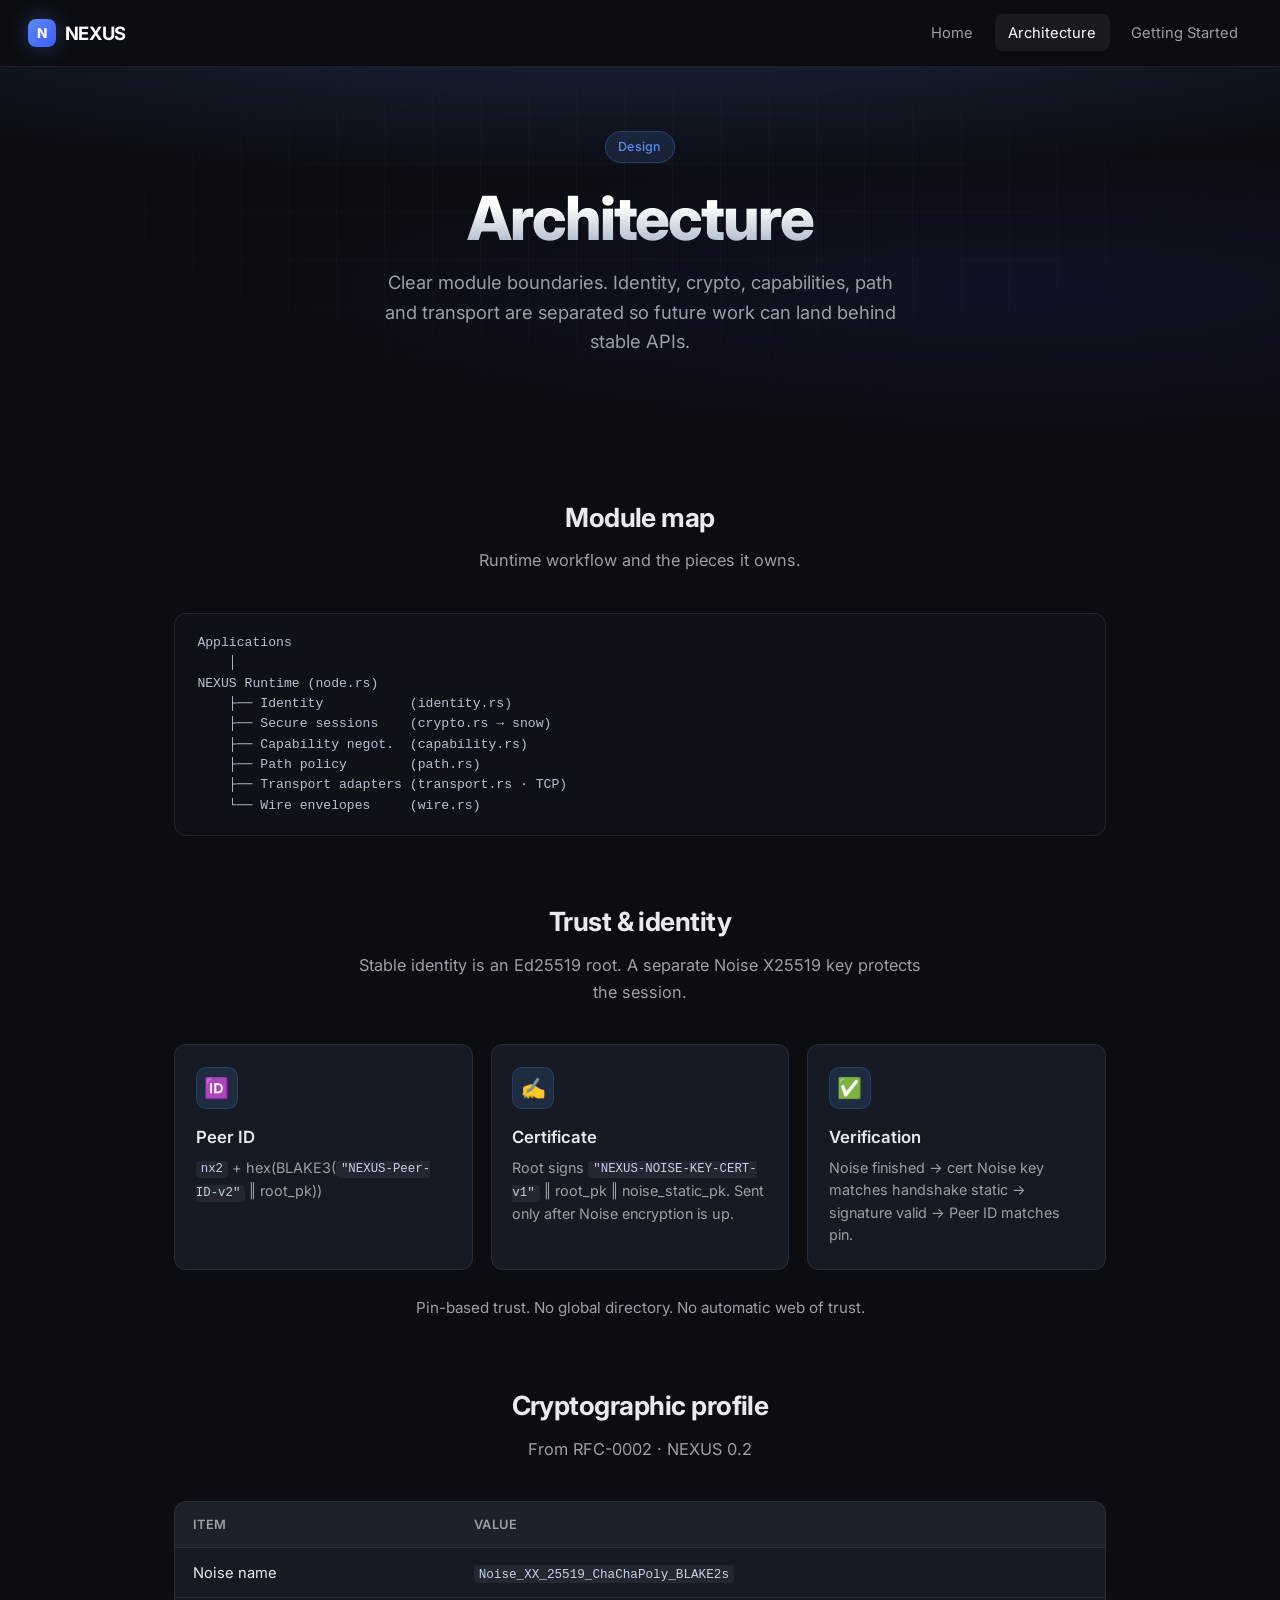
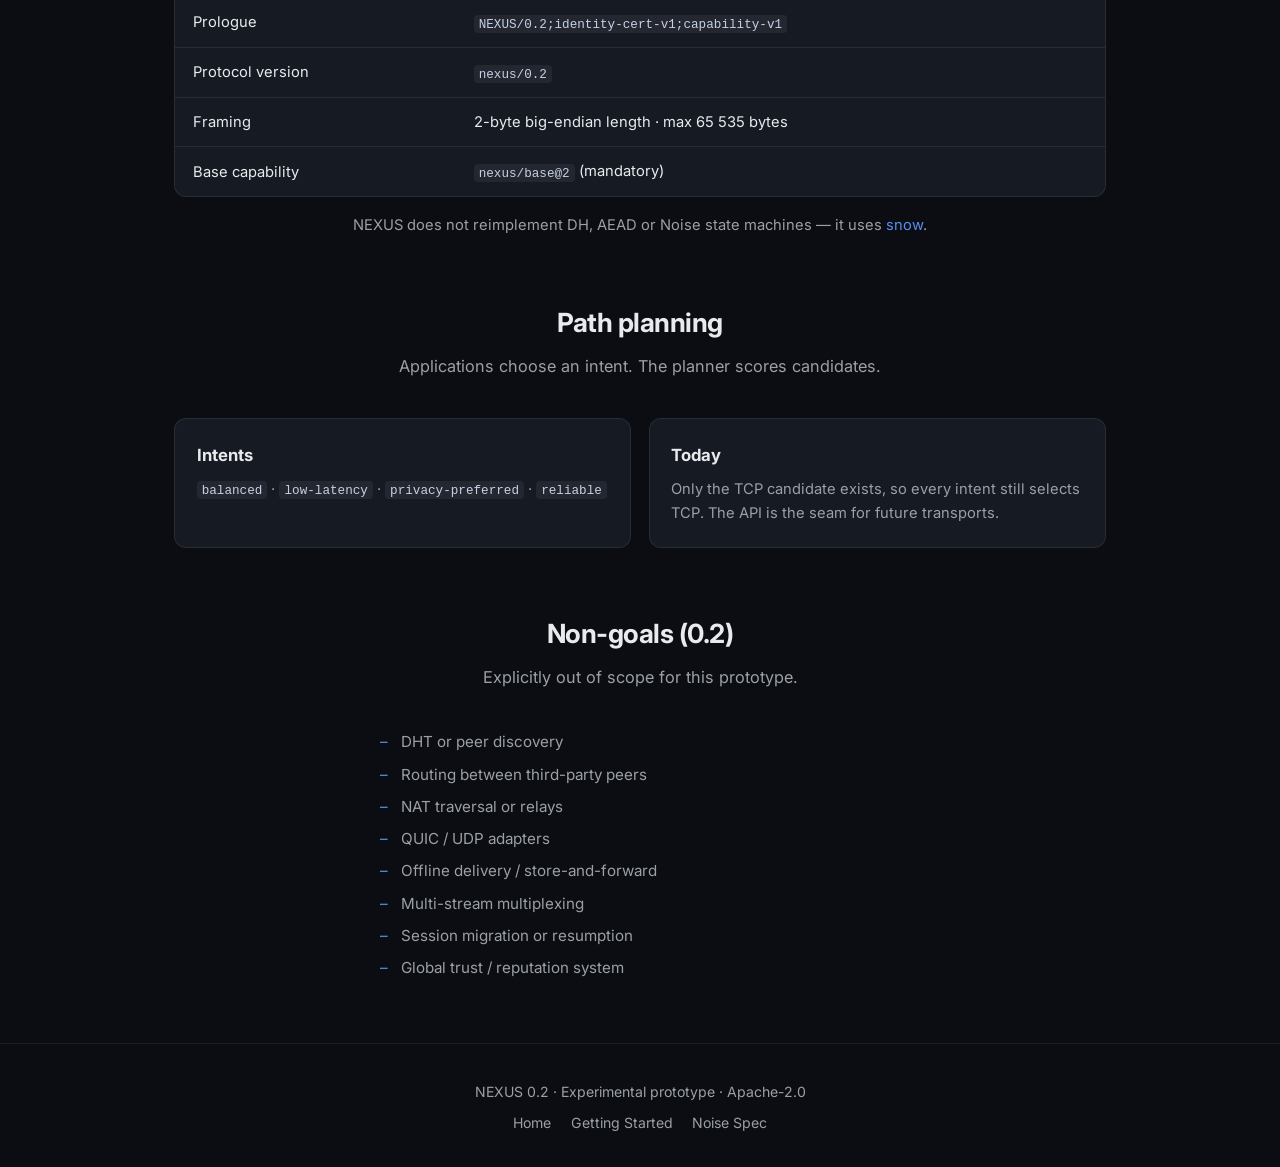
==== architecture.html @ b713b66c "Add files via upload" ====
<!DOCTYPE html>
<html lang="en">
<head>
  <meta charset="UTF-8">
  <meta name="viewport" content="width=device-width, initial-scale=1">
  <title>Architecture — NEXUS</title>
  <link rel="stylesheet" href="style.css">
  <link rel="preconnect" href="https://fonts.googleapis.com">
  <link rel="preconnect" href="https://fonts.gstatic.com" crossorigin>
  <link href="https://fonts.googleapis.com/css2?family=Inter:wght@400;500;600;700;800&display=swap" rel="stylesheet">
</head>
<body>

<nav class="nav">
  <a href="index.html" class="logo">
    <span class="logo-mark">N</span>
    NEXUS
  </a>
  <a href="index.html">Home</a>
  <a href="architecture.html" class="active">Architecture</a>
  <a href="getting-started.html">Getting Started</a>
</nav>

<header class="hero" style="padding: 4rem 1.5rem 3.2rem;">
  <div class="hero-grid"></div>
  <div class="hero-inner">
    <div class="badge-top">Design</div>
    <h1>Architecture</h1>
    <p class="tagline">
      Clear module boundaries. Identity, crypto, capabilities, path and transport are separated so future work can land behind stable APIs.
    </p>
  </div>
</header>

<section class="section">
  <h2 class="section-title">Module map</h2>
  <p class="section-lead">Runtime workflow and the pieces it owns.</p>
  <div class="mono-block">Applications
    │
NEXUS Runtime (node.rs)
    ├── Identity           (identity.rs)
    ├── Secure sessions    (crypto.rs → snow)
    ├── Capability negot.  (capability.rs)
    ├── Path policy        (path.rs)
    ├── Transport adapters (transport.rs · TCP)
    └── Wire envelopes     (wire.rs)</div>
</section>

<section class="section" style="padding-top: 0.5rem;">
  <h2 class="section-title">Trust & identity</h2>
  <p class="section-lead">
    Stable identity is an Ed25519 root. A separate Noise X25519 key protects the session.
  </p>

  <div class="features">
    <div class="feature">
      <div class="feature-icon">🆔</div>
      <h3>Peer ID</h3>
      <p><code>nx2</code> + hex(BLAKE3(<code>"NEXUS-Peer-ID-v2"</code> ‖ root_pk))</p>
    </div>
    <div class="feature">
      <div class="feature-icon">✍️</div>
      <h3>Certificate</h3>
      <p>Root signs <code>"NEXUS-NOISE-KEY-CERT-v1"</code> ‖ root_pk ‖ noise_static_pk. Sent only after Noise encryption is up.</p>
    </div>
    <div class="feature">
      <div class="feature-icon">✅</div>
      <h3>Verification</h3>
      <p>Noise finished → cert Noise key matches handshake static → signature valid → Peer ID matches pin.</p>
    </div>
  </div>

  <p style="text-align:center; margin-top:1.6rem; color:var(--text-muted); font-size:0.95rem;">
    Pin-based trust. No global directory. No automatic web of trust.
  </p>
</section>

<section class="section" style="padding-top: 0.5rem;">
  <h2 class="section-title">Cryptographic profile</h2>
  <p class="section-lead">From RFC-0002 · NEXUS 0.2</p>

  <div class="table-wrap">
    <table>
      <thead>
        <tr><th>Item</th><th>Value</th></tr>
      </thead>
      <tbody>
        <tr><td>Noise name</td><td><code>Noise_XX_25519_ChaChaPoly_BLAKE2s</code></td></tr>
        <tr><td>Prologue</td><td><code>NEXUS/0.2;identity-cert-v1;capability-v1</code></td></tr>
        <tr><td>Protocol version</td><td><code>nexus/0.2</code></td></tr>
        <tr><td>Framing</td><td>2-byte big-endian length · max 65 535 bytes</td></tr>
        <tr><td>Base capability</td><td><code>nexus/base@2</code> (mandatory)</td></tr>
      </tbody>
    </table>
  </div>
  <p style="text-align:center; margin-top:1rem; color:var(--text-muted); font-size:0.92rem;">
    NEXUS does not reimplement DH, AEAD or Noise state machines — it uses
    <a href="https://github.com/mcginty/snow" target="_blank" rel="noopener">snow</a>.
  </p>
</section>

<section class="section" style="padding-top: 0.5rem;">
  <h2 class="section-title">Path planning</h2>
  <p class="section-lead">
    Applications choose an intent. The planner scores candidates.
  </p>
  <div class="split">
    <div class="card">
      <h3>Intents</h3>
      <p><code>balanced</code> · <code>low-latency</code> · <code>privacy-preferred</code> · <code>reliable</code></p>
    </div>
    <div class="card">
      <h3>Today</h3>
      <p>Only the TCP candidate exists, so every intent still selects TCP. The API is the seam for future transports.</p>
    </div>
  </div>
</section>

<section class="section" style="padding-top: 0.5rem;">
  <h2 class="section-title">Non-goals (0.2)</h2>
  <p class="section-lead">Explicitly out of scope for this prototype.</p>
  <ul class="clean">
    <li>DHT or peer discovery</li>
    <li>Routing between third-party peers</li>
    <li>NAT traversal or relays</li>
    <li>QUIC / UDP adapters</li>
    <li>Offline delivery / store-and-forward</li>
    <li>Multi-stream multiplexing</li>
    <li>Session migration or resumption</li>
    <li>Global trust / reputation system</li>
  </ul>
</section>

<footer>
  <p>NEXUS 0.2 · Experimental prototype · Apache-2.0</p>
  <div class="links">
    <a href="index.html">Home</a>
    <a href="getting-started.html">Getting Started</a>
    <a href="https://noiseprotocol.org/noise.html" target="_blank" rel="noopener">Noise Spec</a>
  </div>
</footer>

</body>
</html>
---- style.css ----
/* NEXUS — polished dark site */

:root {
  --bg: #0b0d12;
  --bg-elevated: #12151c;
  --bg-card: #161a22;
  --border: rgba(255, 255, 255, 0.08);
  --border-hover: rgba(255, 255, 255, 0.16);
  --text: #e8eaed;
  --text-muted: #9aa0a6;
  --accent: #5b8def;
  --accent-soft: rgba(91, 141, 239, 0.15);
  --accent-hover: #7aa2f7;
  --success: #3dd68c;
  --warning: #f5a524;
  --danger: #f31260;
  --radius: 12px;
  --font: "Inter", -apple-system, BlinkMacSystemFont, "Segoe UI", Roboto, sans-serif;
  --mono: "JetBrains Mono", "SF Mono", ui-monospace, Menlo, Consolas, monospace;
}

* { box-sizing: border-box; margin: 0; padding: 0; }

html { scroll-behavior: smooth; }

body {
  font-family: var(--font);
  background: var(--bg);
  color: var(--text);
  line-height: 1.65;
  min-height: 100vh;
  -webkit-font-smoothing: antialiased;
}

a { color: var(--accent); text-decoration: none; transition: color 0.15s; }
a:hover { color: var(--accent-hover); }

/* Nav */
.nav {
  position: sticky;
  top: 0;
  z-index: 50;
  display: flex;
  align-items: center;
  gap: 0.5rem;
  padding: 0.9rem 1.75rem;
  background: rgba(11, 13, 18, 0.85);
  backdrop-filter: blur(12px);
  border-bottom: 1px solid var(--border);
}

.nav .logo {
  display: flex;
  align-items: center;
  gap: 0.55rem;
  font-weight: 700;
  font-size: 1.15rem;
  color: #fff;
  margin-right: auto;
  letter-spacing: -0.02em;
}

.nav .logo-mark {
  width: 28px;
  height: 28px;
  border-radius: 8px;
  background: linear-gradient(135deg, #5b8def, #3d5afe);
  display: grid;
  place-items: center;
  font-size: 0.85rem;
  font-weight: 800;
  color: #fff;
  box-shadow: 0 0 20px rgba(91, 141, 239, 0.35);
}

.nav a:not(.logo) {
  color: var(--text-muted);
  font-size: 0.92rem;
  padding: 0.4rem 0.85rem;
  border-radius: 8px;
  transition: all 0.15s;
}

.nav a:not(.logo):hover,
.nav a.active {
  color: #fff;
  background: rgba(255, 255, 255, 0.06);
}

/* Hero */
.hero {
  position: relative;
  padding: 5.5rem 1.5rem 4.5rem;
  text-align: center;
  overflow: hidden;
}

.hero::before {
  content: "";
  position: absolute;
  inset: 0;
  background:
    radial-gradient(ellipse 80% 50% at 50% -20%, rgba(91, 141, 239, 0.22), transparent),
    radial-gradient(ellipse 60% 40% at 80% 60%, rgba(61, 90, 254, 0.08), transparent);
  pointer-events: none;
}

.hero-grid {
  position: absolute;
  inset: 0;
  background-image:
    linear-gradient(rgba(255,255,255,0.03) 1px, transparent 1px),
    linear-gradient(90deg, rgba(255,255,255,0.03) 1px, transparent 1px);
  background-size: 48px 48px;
  mask-image: radial-gradient(ellipse 70% 60% at 50% 40%, black, transparent);
  pointer-events: none;
}

.hero-inner {
  position: relative;
  max-width: 720px;
  margin: 0 auto;
}

.badge-top {
  display: inline-flex;
  align-items: center;
  gap: 0.4rem;
  font-size: 0.78rem;
  font-weight: 500;
  color: var(--accent);
  background: var(--accent-soft);
  border: 1px solid rgba(91, 141, 239, 0.25);
  padding: 0.3rem 0.75rem;
  border-radius: 999px;
  margin-bottom: 1.4rem;
  letter-spacing: 0.02em;
}

.hero h1 {
  font-size: clamp(2.6rem, 6vw, 3.8rem);
  font-weight: 800;
  letter-spacing: -0.035em;
  line-height: 1.1;
  margin-bottom: 1rem;
  background: linear-gradient(180deg, #fff 30%, #a0aec0);
  -webkit-background-clip: text;
  -webkit-text-fill-color: transparent;
  background-clip: text;
}

.hero .tagline {
  font-size: 1.15rem;
  color: var(--text-muted);
  max-width: 540px;
  margin: 0 auto 2rem;
  line-height: 1.6;
}

.hero-actions {
  display: flex;
  flex-wrap: wrap;
  gap: 0.75rem;
  justify-content: center;
}

.btn {
  display: inline-flex;
  align-items: center;
  gap: 0.4rem;
  padding: 0.75rem 1.4rem;
  border-radius: 10px;
  font-weight: 600;
  font-size: 0.95rem;
  transition: all 0.18s;
  border: none;
  cursor: pointer;
}

.btn-primary {
  background: linear-gradient(135deg, #5b8def, #3d5afe);
  color: #fff !important;
  box-shadow: 0 4px 20px rgba(91, 141, 239, 0.35);
}

.btn-primary:hover {
  transform: translateY(-1px);
  box-shadow: 0 6px 28px rgba(91, 141, 239, 0.45);
  color: #fff !important;
}

.btn-ghost {
  background: rgba(255, 255, 255, 0.05);
  color: var(--text) !important;
  border: 1px solid var(--border);
}

.btn-ghost:hover {
  background: rgba(255, 255, 255, 0.09);
  border-color: var(--border-hover);
  color: #fff !important;
}

/* Sections */
.section {
  max-width: 980px;
  margin: 0 auto;
  padding: 3.5rem 1.5rem;
}

.section-title {
  font-size: 1.65rem;
  font-weight: 700;
  letter-spacing: -0.02em;
  text-align: center;
  margin-bottom: 0.5rem;
}

.section-lead {
  text-align: center;
  color: var(--text-muted);
  max-width: 580px;
  margin: 0 auto 2.4rem;
  font-size: 1.02rem;
}

/* Feature cards */
.features {
  display: grid;
  grid-template-columns: repeat(auto-fit, minmax(220px, 1fr));
  gap: 1.1rem;
}

.feature {
  background: var(--bg-card);
  border: 1px solid var(--border);
  border-radius: var(--radius);
  padding: 1.4rem 1.3rem;
  transition: border-color 0.2s, transform 0.2s;
}

.feature:hover {
  border-color: var(--border-hover);
  transform: translateY(-2px);
}

.feature-icon {
  width: 42px;
  height: 42px;
  border-radius: 10px;
  display: grid;
  place-items: center;
  font-size: 1.25rem;
  margin-bottom: 0.9rem;
  background: var(--accent-soft);
  border: 1px solid rgba(91, 141, 239, 0.2);
}

.feature h3 {
  font-size: 1.05rem;
  font-weight: 600;
  margin-bottom: 0.35rem;
}

.feature p {
  color: var(--text-muted);
  font-size: 0.9rem;
  line-height: 1.55;
}

/* Tables */
.table-wrap {
  overflow-x: auto;
  border: 1px solid var(--border);
  border-radius: var(--radius);
  background: var(--bg-card);
}

table {
  width: 100%;
  border-collapse: collapse;
  font-size: 0.92rem;
}

th, td {
  text-align: left;
  padding: 0.75rem 1.1rem;
  border-bottom: 1px solid var(--border);
}

th {
  background: rgba(255, 255, 255, 0.03);
  font-weight: 600;
  color: var(--text-muted);
  font-size: 0.8rem;
  text-transform: uppercase;
  letter-spacing: 0.04em;
}

tr:last-child td { border-bottom: none; }

.badge {
  display: inline-block;
  font-size: 0.72rem;
  font-weight: 600;
  padding: 0.2em 0.55em;
  border-radius: 6px;
}

.badge-yes {
  background: rgba(61, 214, 140, 0.15);
  color: var(--success);
}

.badge-no {
  background: rgba(243, 18, 96, 0.12);
  color: #f31260;
}

.badge-proto {
  background: rgba(245, 165, 36, 0.15);
  color: var(--warning);
}

/* Cards */
.split {
  display: grid;
  grid-template-columns: 1fr 1fr;
  gap: 1.1rem;
}

@media (max-width: 640px) {
  .split { grid-template-columns: 1fr; }
}

.card {
  background: var(--bg-card);
  border: 1px solid var(--border);
  border-radius: var(--radius);
  padding: 1.4rem 1.35rem;
}

.card h3 {
  font-size: 1.05rem;
  margin-bottom: 0.45rem;
  display: flex;
  align-items: center;
  gap: 0.45rem;
}

.card p {
  color: var(--text-muted);
  font-size: 0.92rem;
}

/* Code */
code {
  font-family: var(--mono);
  font-size: 0.86em;
  background: rgba(255, 255, 255, 0.06);
  padding: 0.12em 0.4em;
  border-radius: 4px;
  color: #c5d0e6;
}

pre {
  background: #0e1117;
  border: 1px solid var(--border);
  border-radius: var(--radius);
  padding: 1.15rem 1.3rem;
  overflow-x: auto;
  font-size: 0.88rem;
  line-height: 1.55;
  margin: 1rem 0;
}

pre code {
  background: none;
  padding: 0;
  color: #d0d7e2;
}

.mono-block {
  font-family: var(--mono);
  font-size: 0.82rem;
  background: #0e1117;
  border: 1px solid var(--border);
  border-radius: var(--radius);
  padding: 1.2rem 1.4rem;
  overflow-x: auto;
  white-space: pre;
  line-height: 1.55;
  color: #b8c0d0;
}

/* Notice */
.notice {
  background: rgba(243, 18, 96, 0.08);
  border: 1px solid rgba(243, 18, 96, 0.25);
  border-radius: var(--radius);
  padding: 1.2rem 1.35rem;
  color: #f5a0b8;
  font-size: 0.93rem;
  max-width: 640px;
  margin: 0 auto;
}

/* Lists */
ul.clean {
  list-style: none;
  max-width: 520px;
  margin: 0 auto;
}

ul.clean li {
  position: relative;
  padding-left: 1.3rem;
  margin-bottom: 0.45rem;
  color: var(--text-muted);
  font-size: 0.95rem;
}

ul.clean li::before {
  content: "–";
  position: absolute;
  left: 0;
  color: var(--accent);
}

/* Footer */
footer {
  border-top: 1px solid var(--border);
  padding: 2.2rem 1.5rem;
  text-align: center;
  color: var(--text-muted);
  font-size: 0.88rem;
}

footer a { color: var(--text-muted); }
footer a:hover { color: var(--accent); }

footer .links {
  margin-top: 0.5rem;
  display: flex;
  gap: 1.2rem;
  justify-content: center;
  flex-wrap: wrap;
}

@media (max-width: 600px) {
  .nav { padding: 0.75rem 1rem; gap: 0.25rem; }
  .nav a:not(.logo) { padding: 0.35rem 0.55rem; font-size: 0.85rem; }
  .hero { padding: 3.5rem 1rem 3rem; }
}
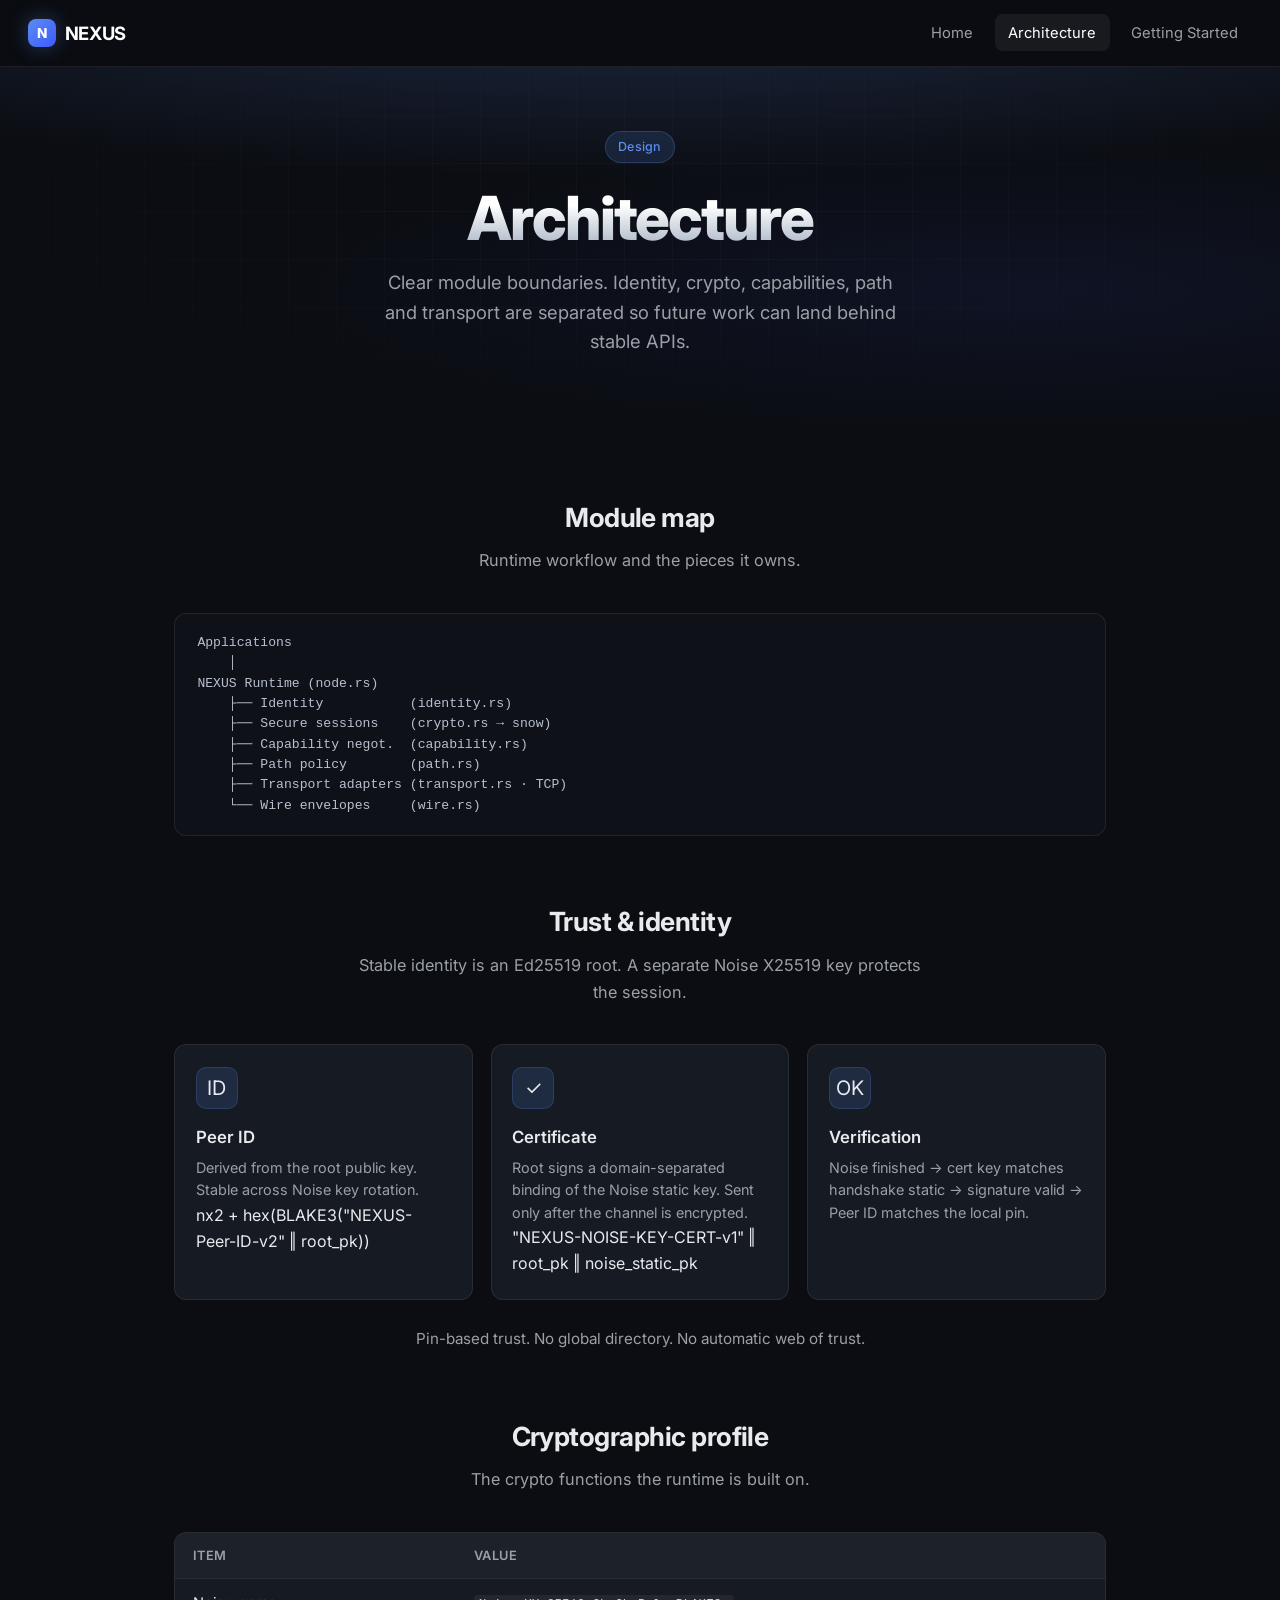
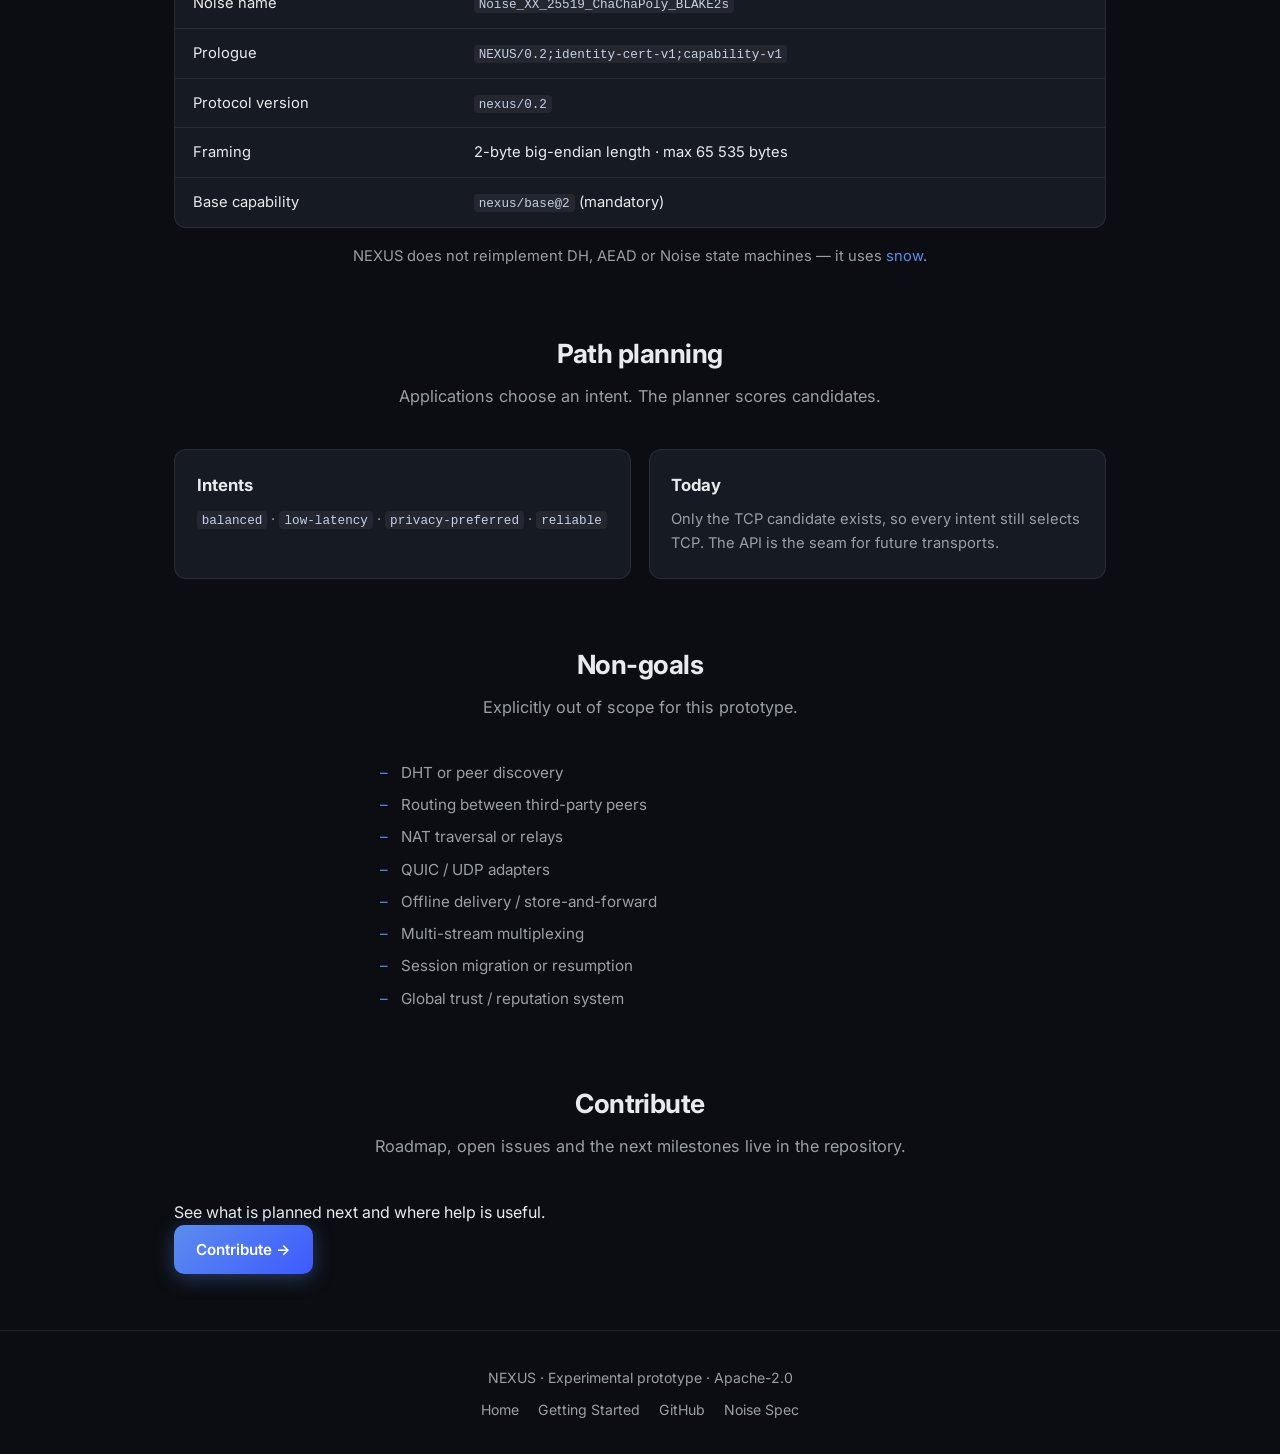
==== commit 18e9faa9: "Update architecture.html with contribution section Added a new section for contributions and updated" ====
--- a/architecture.html
+++ b/architecture.html
@@ -47,26 +47,28 @@
 </section>
 
 <section class="section" style="padding-top: 0.5rem;">
-  <h2 class="section-title">Trust & identity</h2>
+  <h2 class="section-title">Trust &amp; identity</h2>
   <p class="section-lead">
     Stable identity is an Ed25519 root. A separate Noise X25519 key protects the session.
   </p>
 
   <div class="features">
     <div class="feature">
-      <div class="feature-icon">🆔</div>
+      <div class="feature-icon">ID</div>
       <h3>Peer ID</h3>
-      <p><code>nx2</code> + hex(BLAKE3(<code>"NEXUS-Peer-ID-v2"</code> ‖ root_pk))</p>
+      <p>Derived from the root public key. Stable across Noise key rotation.</p>
+      <div class="formula">nx2 + hex(BLAKE3("NEXUS-Peer-ID-v2" ‖ root_pk))</div>
     </div>
     <div class="feature">
-      <div class="feature-icon">✍️</div>
+      <div class="feature-icon">✓</div>
       <h3>Certificate</h3>
-      <p>Root signs <code>"NEXUS-NOISE-KEY-CERT-v1"</code> ‖ root_pk ‖ noise_static_pk. Sent only after Noise encryption is up.</p>
+      <p>Root signs a domain-separated binding of the Noise static key. Sent only after the channel is encrypted.</p>
+      <div class="formula">"NEXUS-NOISE-KEY-CERT-v1" ‖ root_pk ‖ noise_static_pk</div>
     </div>
     <div class="feature">
-      <div class="feature-icon">✅</div>
+      <div class="feature-icon">OK</div>
       <h3>Verification</h3>
-      <p>Noise finished → cert Noise key matches handshake static → signature valid → Peer ID matches pin.</p>
+      <p>Noise finished → cert key matches handshake static → signature valid → Peer ID matches the local pin.</p>
     </div>
   </div>
 
@@ -77,7 +79,7 @@
 
 <section class="section" style="padding-top: 0.5rem;">
   <h2 class="section-title">Cryptographic profile</h2>
-  <p class="section-lead">From RFC-0002 · NEXUS 0.2</p>
+  <p class="section-lead">The crypto functions the runtime is built on.</p>
 
   <div class="table-wrap">
     <table>
@@ -117,7 +119,7 @@
 </section>
 
 <section class="section" style="padding-top: 0.5rem;">
-  <h2 class="section-title">Non-goals (0.2)</h2>
+  <h2 class="section-title">Non-goals</h2>
   <p class="section-lead">Explicitly out of scope for this prototype.</p>
   <ul class="clean">
     <li>DHT or peer discovery</li>
@@ -131,11 +133,21 @@
   </ul>
 </section>
 
+<section class="section" style="padding-top: 0.5rem;">
+  <h2 class="section-title">Contribute</h2>
+  <p class="section-lead">Roadmap, open issues and the next milestones live in the repository.</p>
+  <div class="cta-box">
+    <p>See what is planned next and where help is useful.</p>
+    <a href="https://github.com/papanya02/loom-protocol" class="btn btn-primary" target="_blank" rel="noopener">Contribute →</a>
+  </div>
+</section>
+
 <footer>
-  <p>NEXUS 0.2 · Experimental prototype · Apache-2.0</p>
+  <p>NEXUS · Experimental prototype · Apache-2.0</p>
   <div class="links">
     <a href="index.html">Home</a>
     <a href="getting-started.html">Getting Started</a>
+    <a href="https://github.com/papanya02/loom-protocol" target="_blank" rel="noopener">GitHub</a>
     <a href="https://noiseprotocol.org/noise.html" target="_blank" rel="noopener">Noise Spec</a>
   </div>
 </footer>
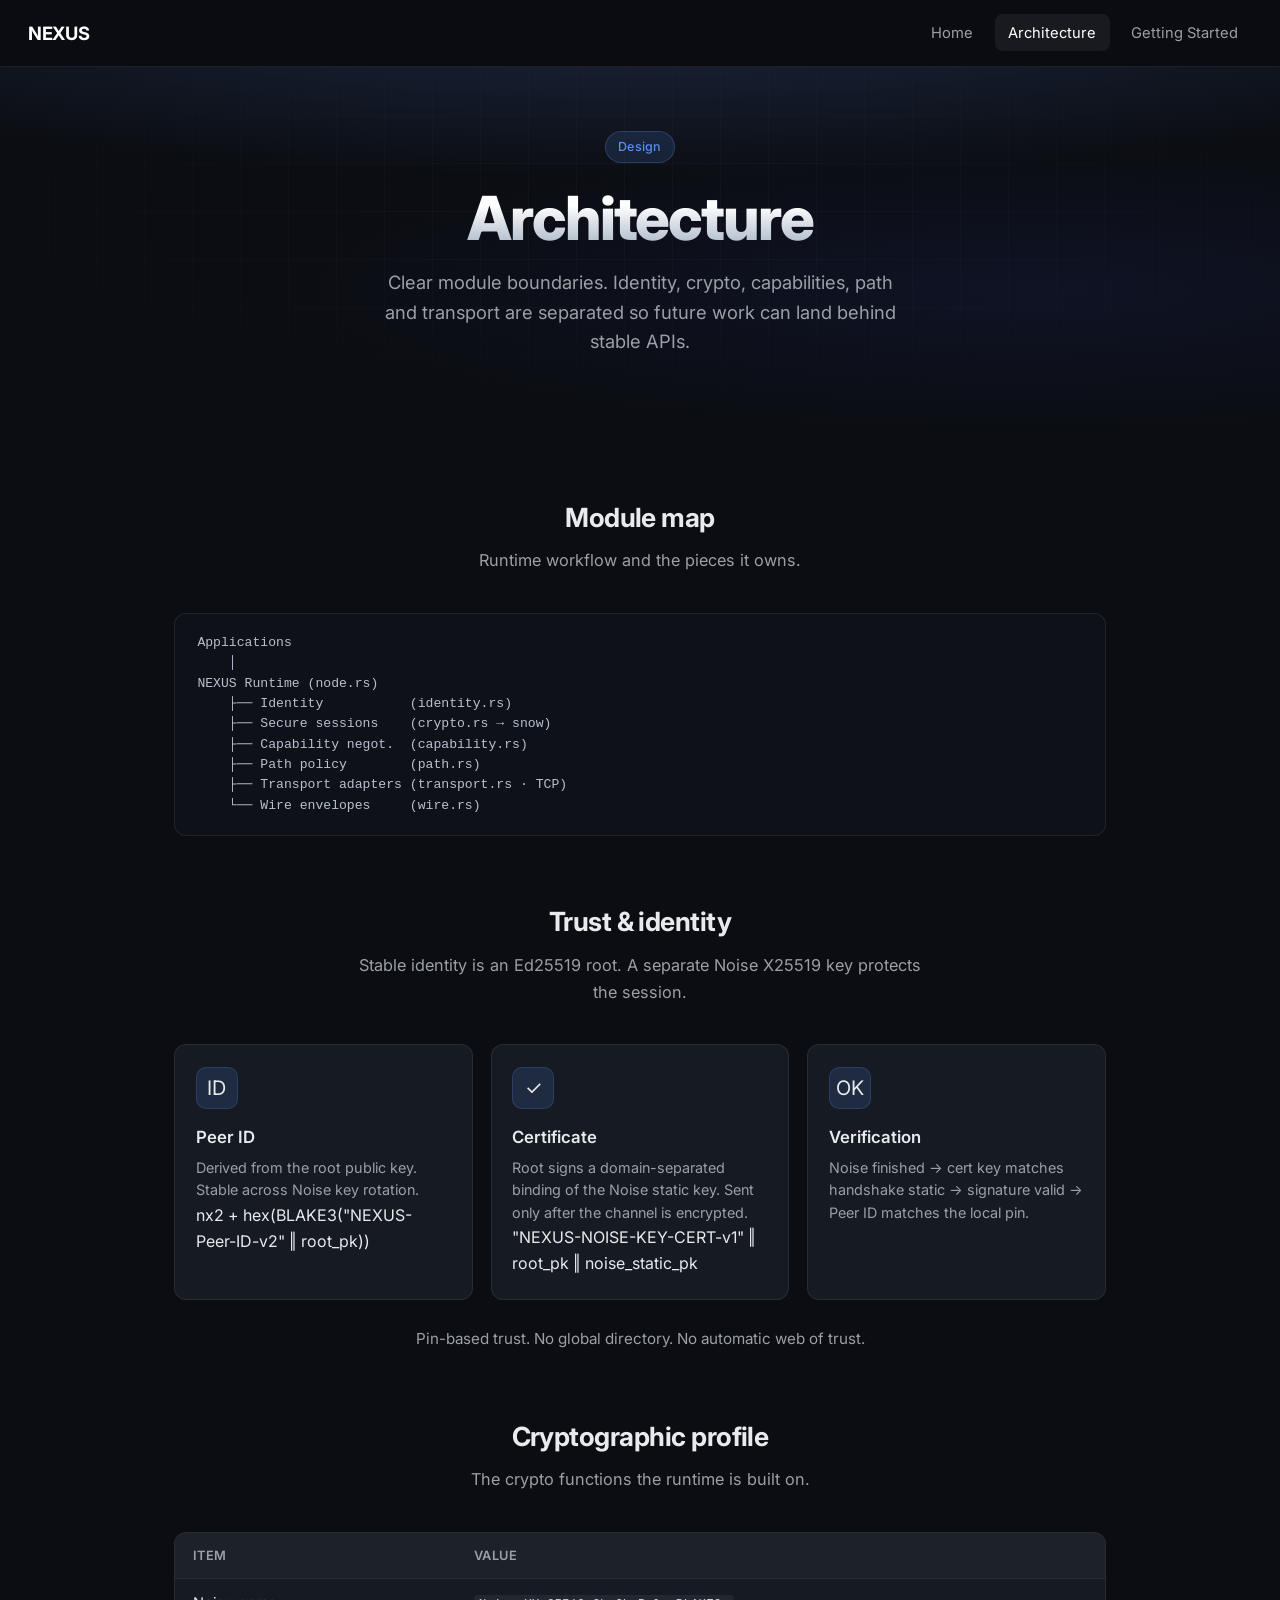
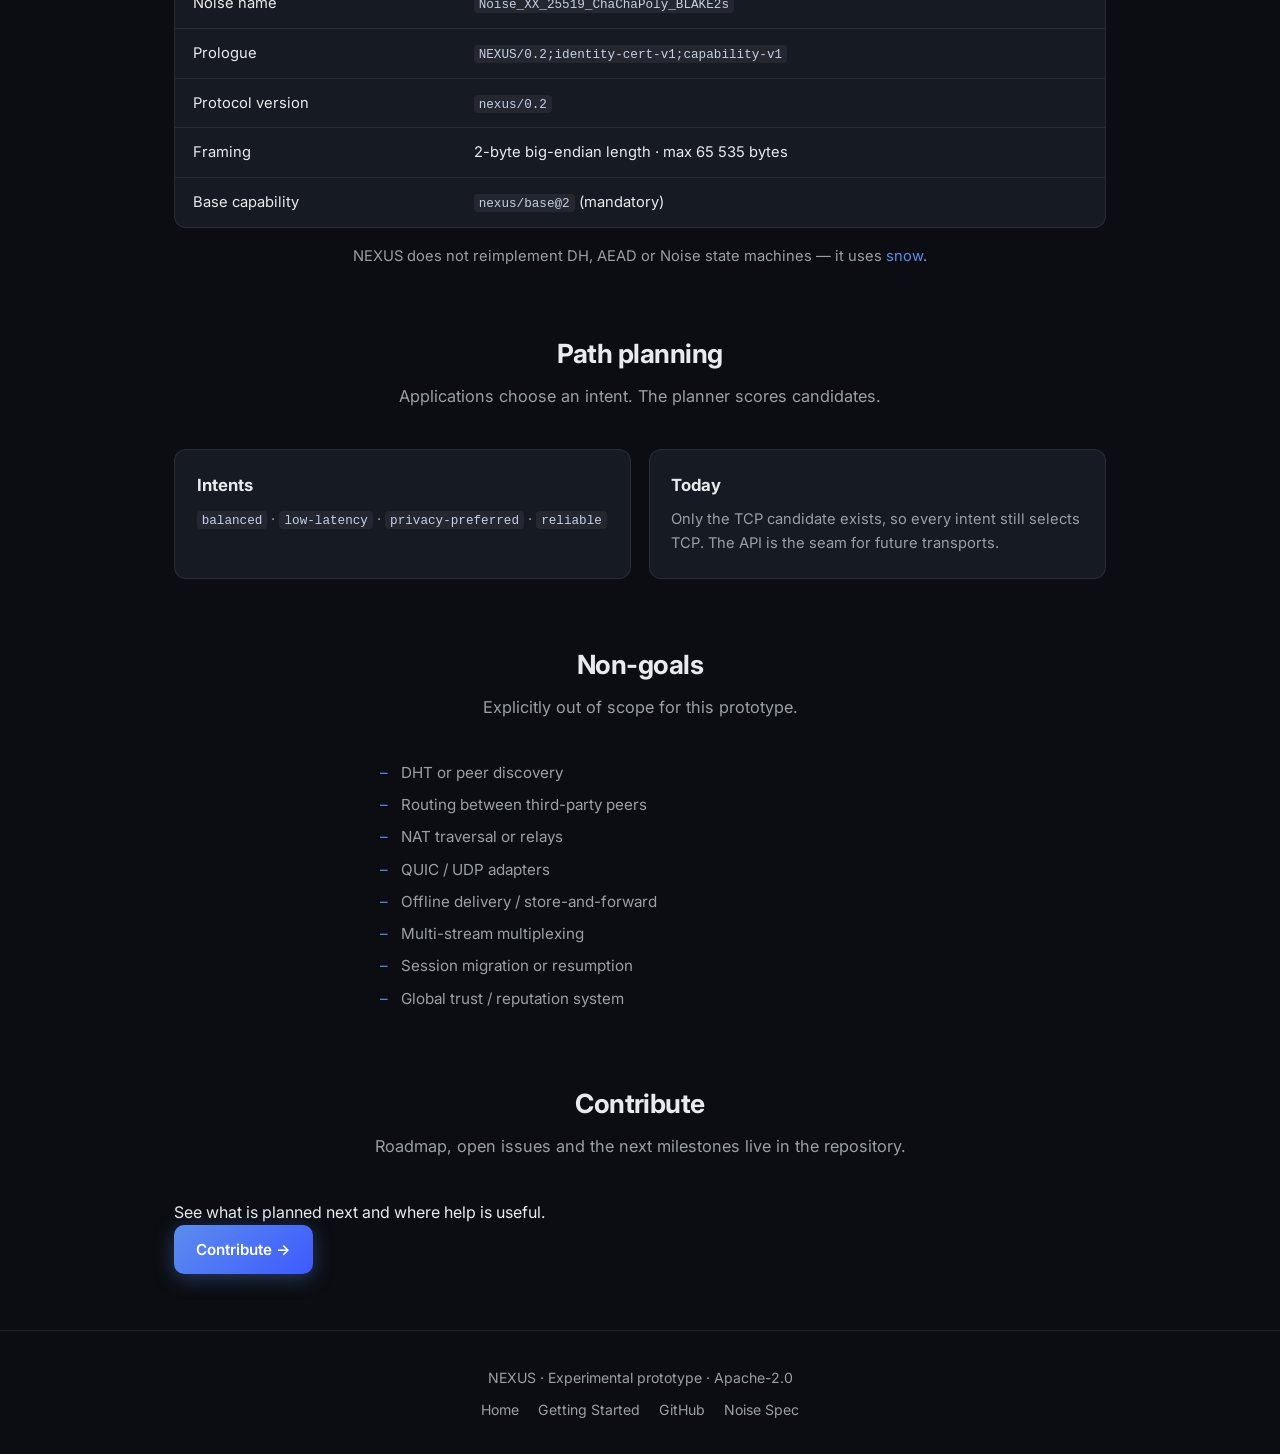
==== commit 4ec6ab84: "Update architecture.html" ====
--- a/architecture.html
+++ b/architecture.html
@@ -12,10 +12,7 @@
 <body>
 
 <nav class="nav">
-  <a href="index.html" class="logo">
-    <span class="logo-mark">N</span>
-    NEXUS
-  </a>
+   <a href="index.html" class="logo">NEXUS</a>
   <a href="index.html">Home</a>
   <a href="architecture.html" class="active">Architecture</a>
   <a href="getting-started.html">Getting Started</a>
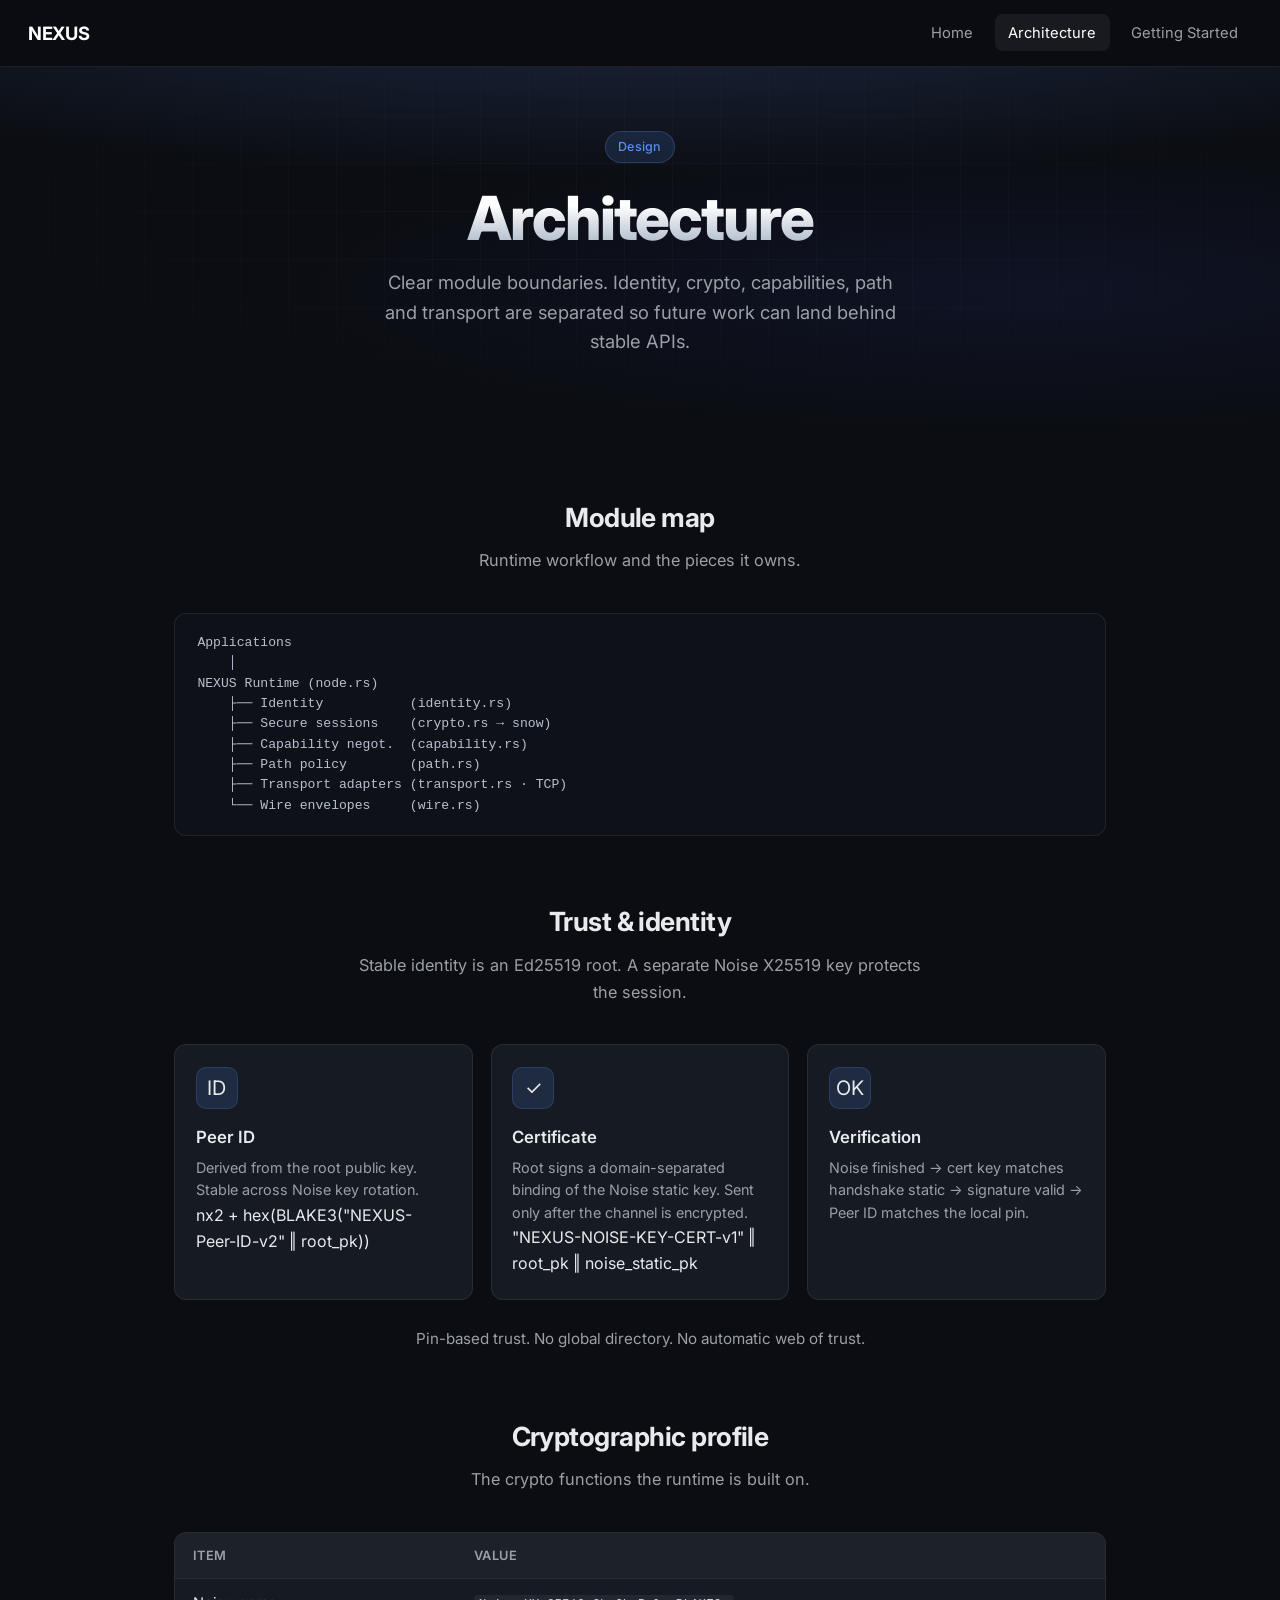
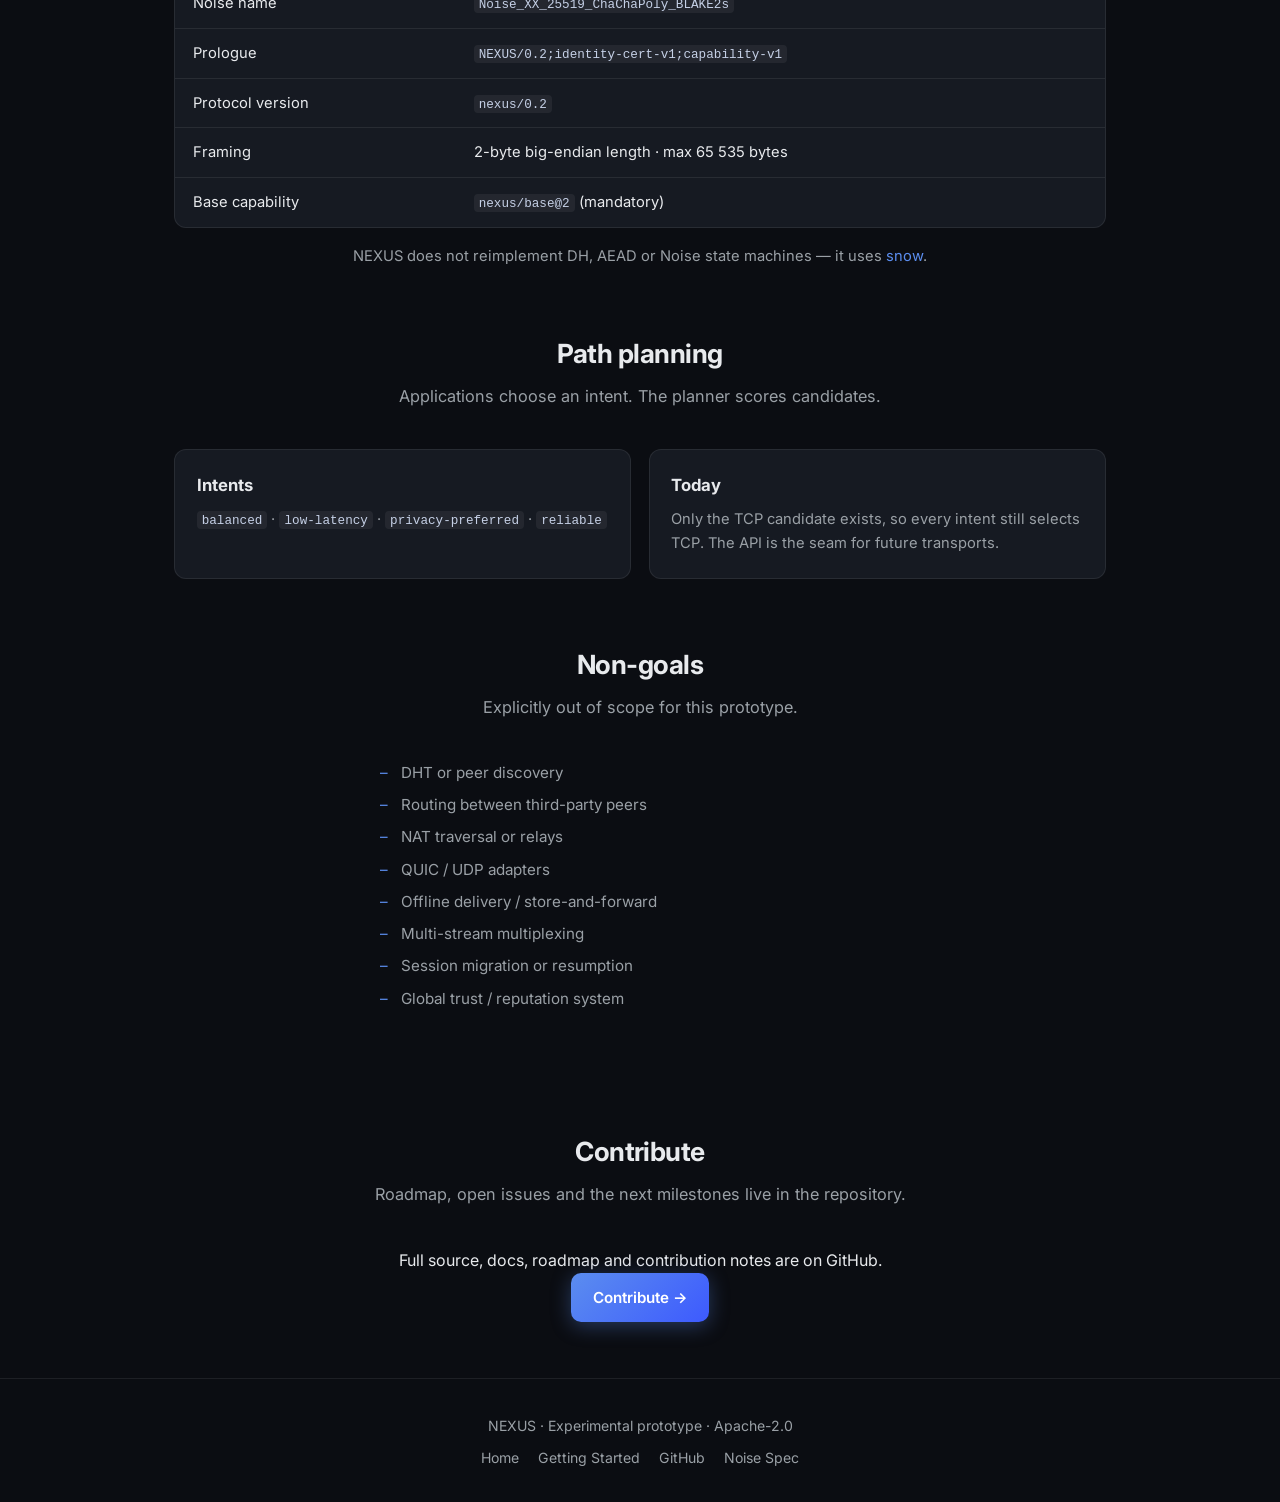
==== commit 7030f6c4: "Update architecture.html" ====
--- a/architecture.html
+++ b/architecture.html
@@ -130,12 +130,19 @@
   </ul>
 </section>
 
-<section class="section" style="padding-top: 0.5rem;">
+<section class="section">
   <h2 class="section-title">Contribute</h2>
-  <p class="section-lead">Roadmap, open issues and the next milestones live in the repository.</p>
-  <div class="cta-box">
-    <p>See what is planned next and where help is useful.</p>
-    <a href="https://github.com/papanya02/loom-protocol" class="btn btn-primary" target="_blank" rel="noopener">Contribute →</a>
+  <p class="section-lead">
+    Roadmap, open issues and the next milestones live in the repository.
+  </p>
+
+  <div class="cta-box" style="text-align: center;">
+    <p>
+      Full source, docs, roadmap and contribution notes are on GitHub.
+    </p>
+    <a href="https://github.com/papanya02/loom-protocol" class="btn btn-primary" target="_blank" rel="noopener">
+      Contribute →
+    </a>
   </div>
 </section>
 
